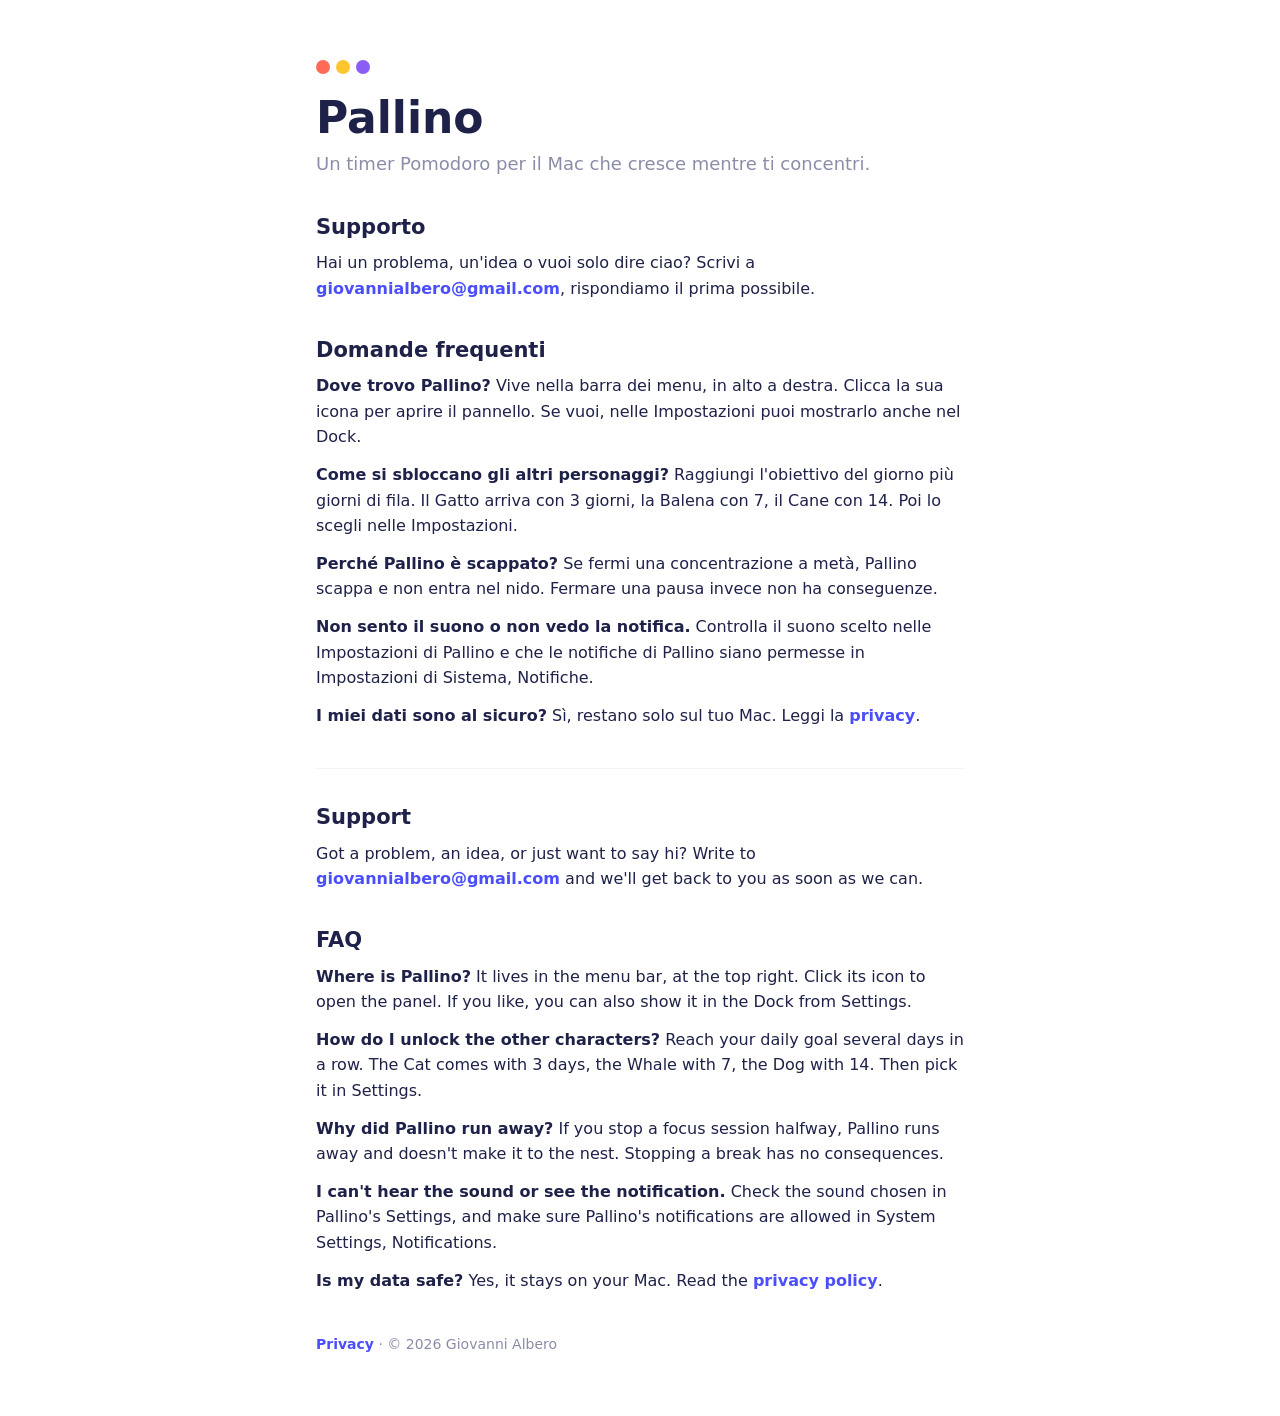
==== index.html @ f5a03ddc "Pagine di supporto e privacy di Pallino" ====
<!doctype html>
<html lang="it">
<head>
<meta charset="utf-8">
<meta name="viewport" content="width=device-width, initial-scale=1">
<title>Pallino, supporto</title>
<link rel="stylesheet" href="stile.css">
</head>
<body>
<main>
  <p class="dots"><span></span><span></span><span></span></p>
  <h1>Pallino</h1>
  <p class="lead">Un timer Pomodoro per il Mac che cresce mentre ti concentri.</p>

  <section lang="it">
    <h2>Supporto</h2>
    <p>Hai un problema, un'idea o vuoi solo dire ciao? Scrivi a <a href="mailto:giovannialbero@gmail.com">giovannialbero@gmail.com</a>, rispondiamo il prima possibile.</p>
    <h2>Domande frequenti</h2>
    <p><strong>Dove trovo Pallino?</strong> Vive nella barra dei menu, in alto a destra. Clicca la sua icona per aprire il pannello. Se vuoi, nelle Impostazioni puoi mostrarlo anche nel Dock.</p>
    <p><strong>Come si sbloccano gli altri personaggi?</strong> Raggiungi l'obiettivo del giorno più giorni di fila. Il Gatto arriva con 3 giorni, la Balena con 7, il Cane con 14. Poi lo scegli nelle Impostazioni.</p>
    <p><strong>Perché Pallino è scappato?</strong> Se fermi una concentrazione a metà, Pallino scappa e non entra nel nido. Fermare una pausa invece non ha conseguenze.</p>
    <p><strong>Non sento il suono o non vedo la notifica.</strong> Controlla il suono scelto nelle Impostazioni di Pallino e che le notifiche di Pallino siano permesse in Impostazioni di Sistema, Notifiche.</p>
    <p><strong>I miei dati sono al sicuro?</strong> Sì, restano solo sul tuo Mac. Leggi la <a href="privacy.html">privacy</a>.</p>
  </section>

  <hr>

  <section lang="en">
    <h2>Support</h2>
    <p>Got a problem, an idea, or just want to say hi? Write to <a href="mailto:giovannialbero@gmail.com">giovannialbero@gmail.com</a> and we'll get back to you as soon as we can.</p>
    <h2>FAQ</h2>
    <p><strong>Where is Pallino?</strong> It lives in the menu bar, at the top right. Click its icon to open the panel. If you like, you can also show it in the Dock from Settings.</p>
    <p><strong>How do I unlock the other characters?</strong> Reach your daily goal several days in a row. The Cat comes with 3 days, the Whale with 7, the Dog with 14. Then pick it in Settings.</p>
    <p><strong>Why did Pallino run away?</strong> If you stop a focus session halfway, Pallino runs away and doesn't make it to the nest. Stopping a break has no consequences.</p>
    <p><strong>I can't hear the sound or see the notification.</strong> Check the sound chosen in Pallino's Settings, and make sure Pallino's notifications are allowed in System Settings, Notifications.</p>
    <p><strong>Is my data safe?</strong> Yes, it stays on your Mac. Read the <a href="privacy.html">privacy policy</a>.</p>
  </section>

  <p class="foot"><a href="privacy.html">Privacy</a> · © 2026 Giovanni Albero</p>
</main>
</body>
</html>
---- stile.css ----
:root {
  --ink: #1E2148;
  --soft: #8A8DA8;
  --surface: #F3F4F9;
  --primary: #4B4EFC;
}
* { box-sizing: border-box; }
body {
  margin: 0;
  background: #fff;
  color: var(--ink);
  font-family: ui-rounded, "SF Pro Rounded", -apple-system, system-ui, sans-serif;
  line-height: 1.6;
}
main { max-width: 680px; margin: 0 auto; padding: 56px 16px 48px; }
.dots { margin: 0 0 12px; }
.dots span { display: inline-block; width: 14px; height: 14px; border-radius: 50%; margin-right: 6px; }
.dots span:nth-child(1) { background: #FF6B57; }
.dots span:nth-child(2) { background: #FFC531; }
.dots span:nth-child(3) { background: #8B5CF6; }
h1 { font-size: 44px; font-weight: 900; margin: 0; line-height: 1.1; }
h2 { font-size: 21px; font-weight: 800; margin: 32px 0 6px; }
.lead { color: var(--soft); font-size: 18px; margin: 8px 0 8px; }
p { margin: 0 0 12px; }
a { color: var(--primary); font-weight: 600; text-decoration: none; }
a:hover { text-decoration: underline; }
hr { border: 0; height: 1px; background: var(--surface); margin: 40px 0 8px; }
.foot { color: var(--soft); font-size: 14px; margin-top: 40px; }
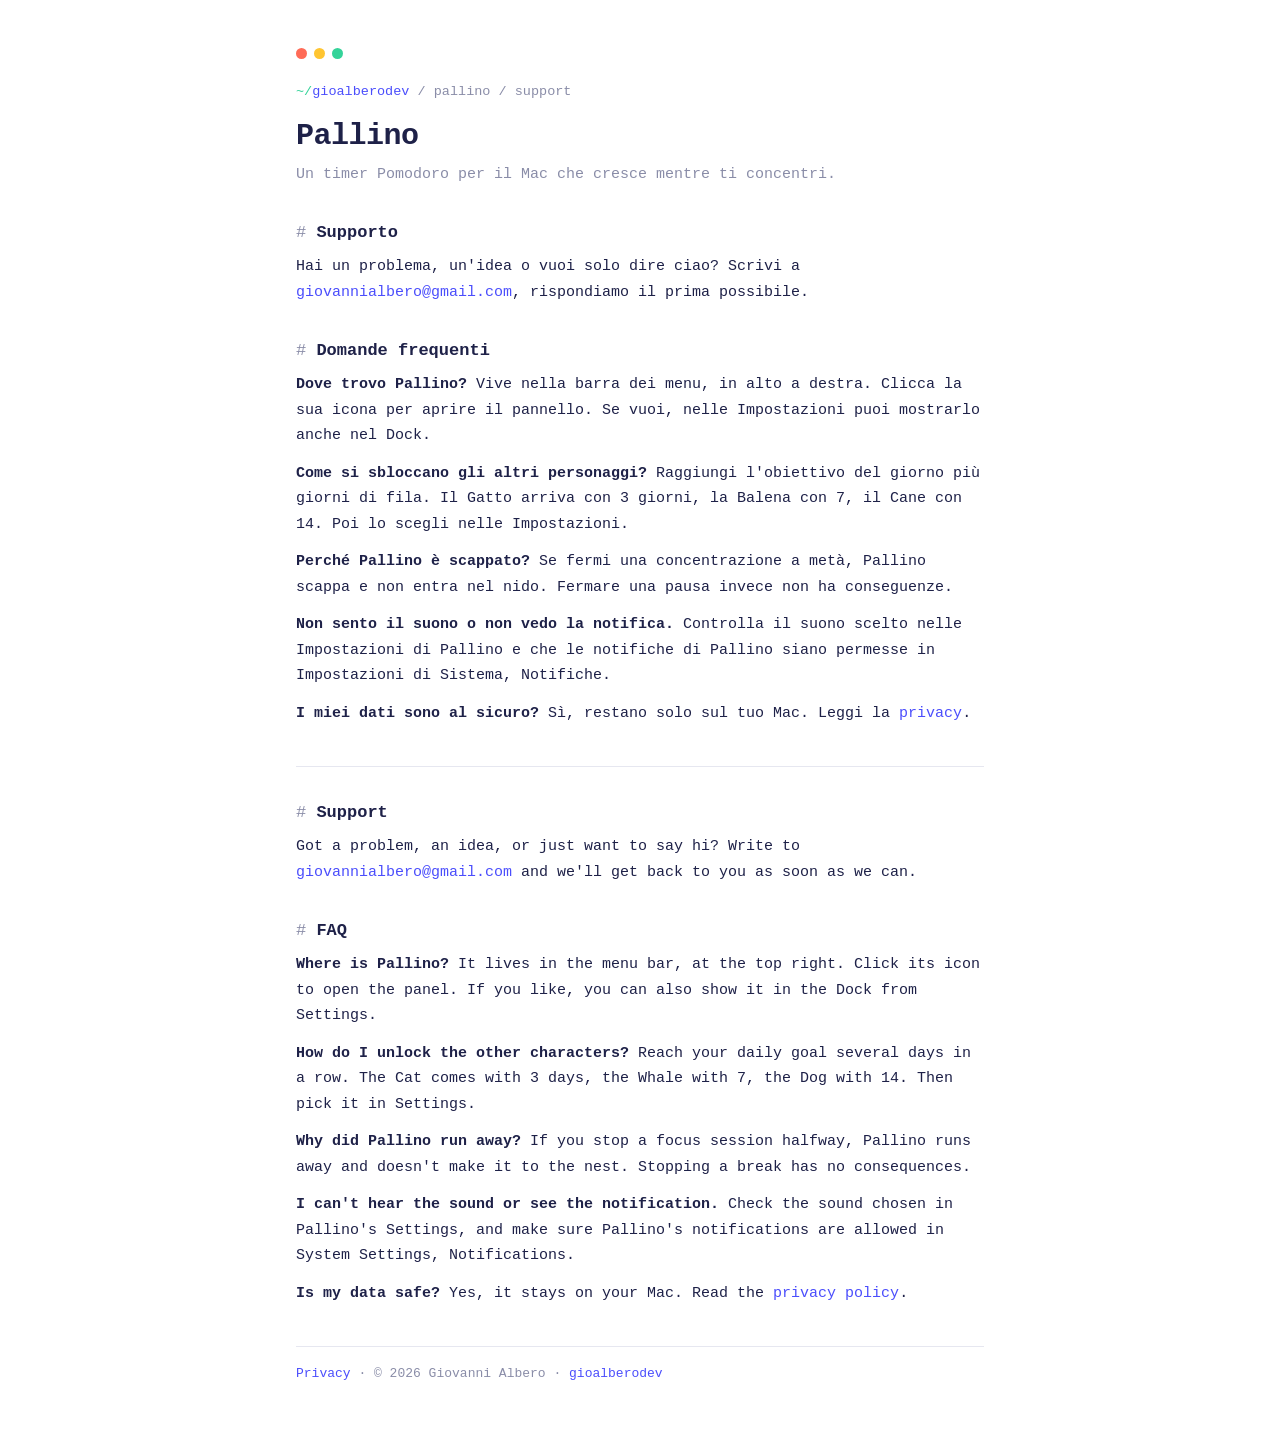
==== commit 07c5c697: "Stile gioalberodev: monospace, percorso e link al sito" ====
--- a/index.html
+++ b/index.html
@@ -5,10 +5,12 @@
 <meta name="viewport" content="width=device-width, initial-scale=1">
 <title>Pallino, supporto</title>
 <link rel="stylesheet" href="stile.css">
+<link rel="icon" href="https://gio-alb.github.io/img/favicon.png">
 </head>
 <body>
 <main>
   <p class="dots"><span></span><span></span><span></span></p>
+  <p class="crumb"><a href="https://gio-alb.github.io/">gioalberodev</a> / pallino / support</p>
   <h1>Pallino</h1>
   <p class="lead">Un timer Pomodoro per il Mac che cresce mentre ti concentri.</p>
 
@@ -36,7 +38,7 @@
     <p><strong>Is my data safe?</strong> Yes, it stays on your Mac. Read the <a href="privacy.html">privacy policy</a>.</p>
   </section>
 
-  <p class="foot"><a href="privacy.html">Privacy</a> · © 2026 Giovanni Albero</p>
+  <p class="foot"><a href="privacy.html">Privacy</a> · © 2026 Giovanni Albero · <a href="https://gio-alb.github.io/">gioalberodev</a></p>
 </main>
 </body>
 </html>
--- a/stile.css
+++ b/stile.css
@@ -1,28 +1,42 @@
 :root {
+  --bg: #ffffff;
   --ink: #1E2148;
   --soft: #8A8DA8;
-  --surface: #F3F4F9;
+  --line: #E6E7F0;
   --primary: #4B4EFC;
+  --mint: #34D399;
+}
+@media (prefers-color-scheme: dark) {
+  :root {
+    --bg: #0E0F1E;
+    --ink: #E9EAF6;
+    --soft: #8C8FAE;
+    --line: #23253D;
+    --primary: #8F91FF;
+  }
 }
 * { box-sizing: border-box; }
+html { -webkit-text-size-adjust: 100%; }
 body {
   margin: 0;
-  background: #fff;
+  background: var(--bg);
   color: var(--ink);
-  font-family: ui-rounded, "SF Pro Rounded", -apple-system, system-ui, sans-serif;
-  line-height: 1.6;
+  font: 15px/1.7 ui-monospace, "SF Mono", SFMono-Regular, Menlo, Consolas, monospace;
 }
-main { max-width: 680px; margin: 0 auto; padding: 56px 16px 48px; }
-.dots { margin: 0 0 12px; }
-.dots span { display: inline-block; width: 14px; height: 14px; border-radius: 50%; margin-right: 6px; }
+main { max-width: 720px; margin: 0 auto; padding: 48px 16px 56px; }
+.dots { display: flex; gap: 7px; margin: 0 0 22px; }
+.dots span { width: 11px; height: 11px; border-radius: 50%; display: block; }
 .dots span:nth-child(1) { background: #FF6B57; }
 .dots span:nth-child(2) { background: #FFC531; }
-.dots span:nth-child(3) { background: #8B5CF6; }
-h1 { font-size: 44px; font-weight: 900; margin: 0; line-height: 1.1; }
-h2 { font-size: 21px; font-weight: 800; margin: 32px 0 6px; }
-.lead { color: var(--soft); font-size: 18px; margin: 8px 0 8px; }
+.dots span:nth-child(3) { background: #34D399; }
+.crumb { color: var(--soft); font-size: 13.5px; margin: 0 0 14px; }
+.crumb::before { content: "~/"; color: var(--mint); }
+h1 { font-size: 30px; margin: 0; line-height: 1.2; letter-spacing: -0.5px; }
+h2 { font-size: 17px; margin: 32px 0 6px; }
+h2::before { content: "# "; color: var(--soft); font-weight: 400; }
+.lead { color: var(--soft); margin: 8px 0 8px; }
 p { margin: 0 0 12px; }
-a { color: var(--primary); font-weight: 600; text-decoration: none; }
+a { color: var(--primary); text-decoration: none; }
 a:hover { text-decoration: underline; }
-hr { border: 0; height: 1px; background: var(--surface); margin: 40px 0 8px; }
-.foot { color: var(--soft); font-size: 14px; margin-top: 40px; }
+hr { border: 0; height: 1px; background: var(--line); margin: 40px 0 8px; }
+.foot { color: var(--soft); font-size: 13px; margin-top: 40px; border-top: 1px solid var(--line); padding-top: 16px; }
